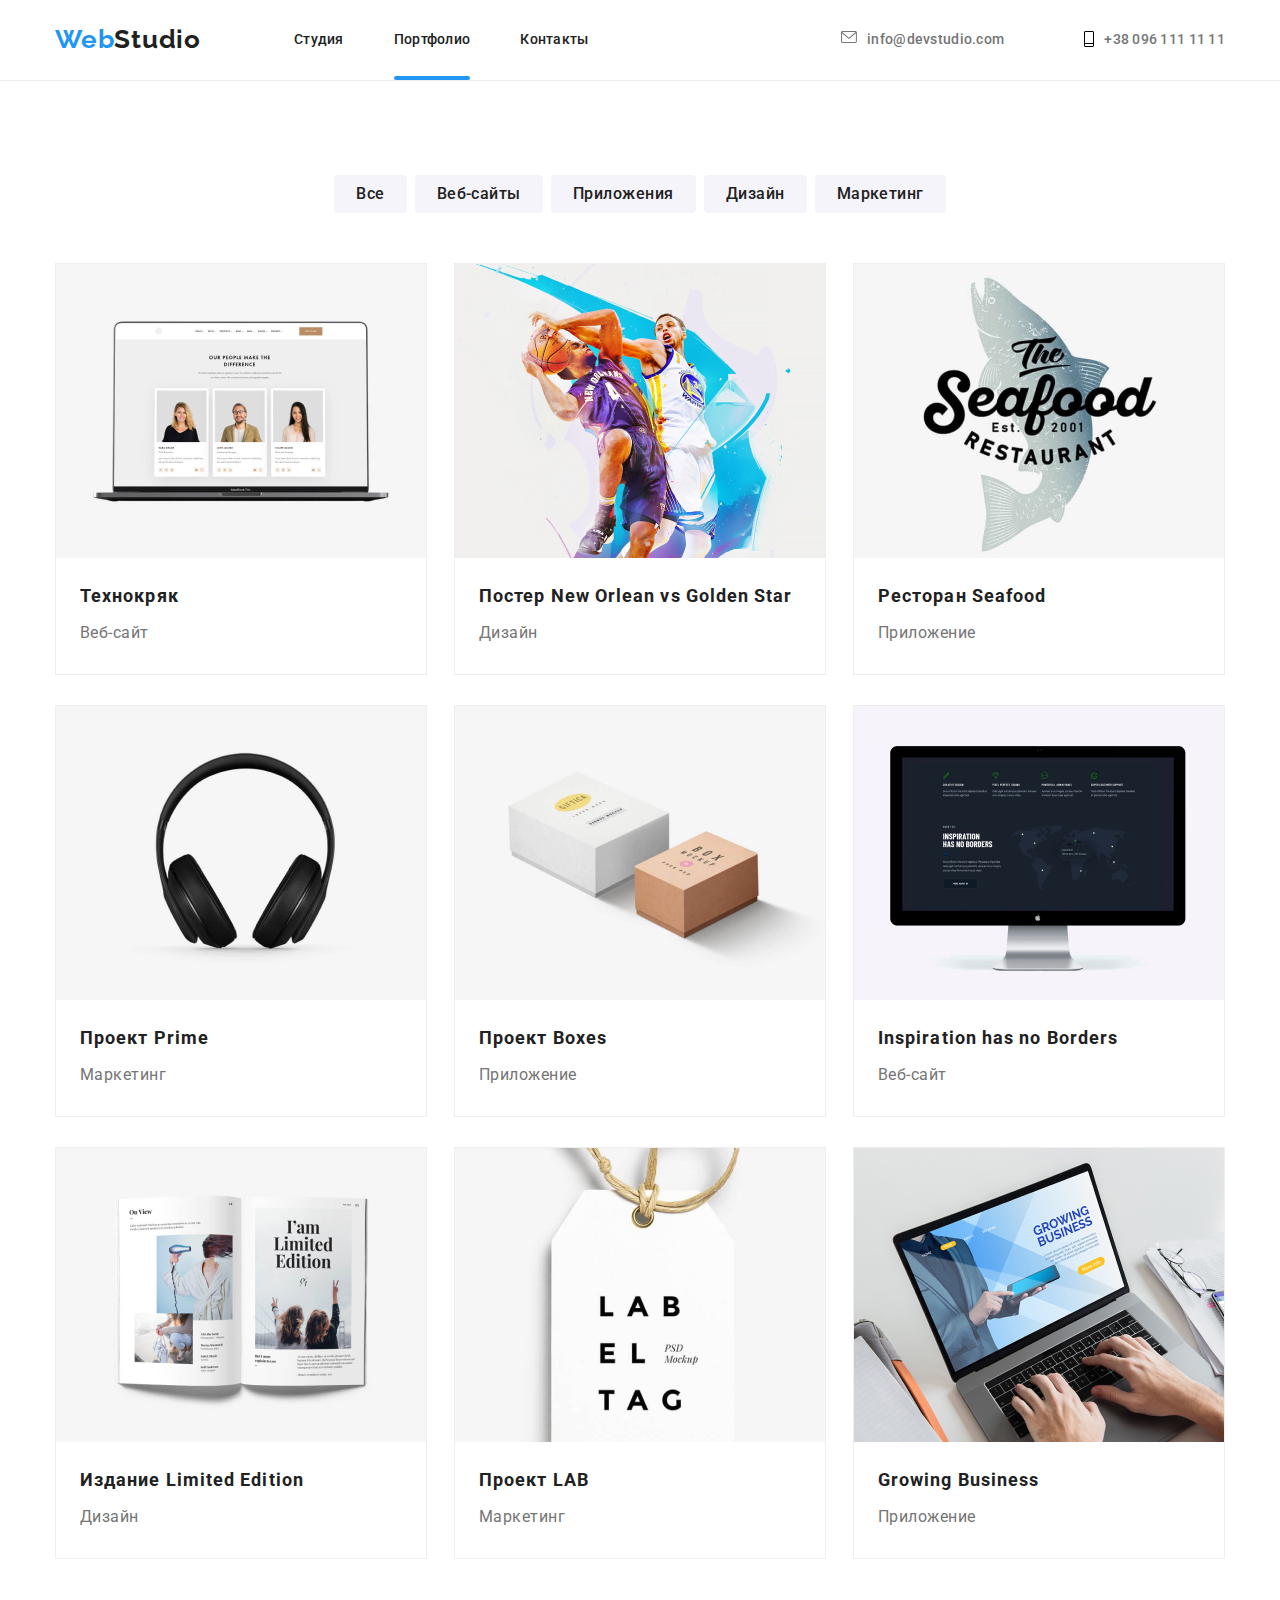
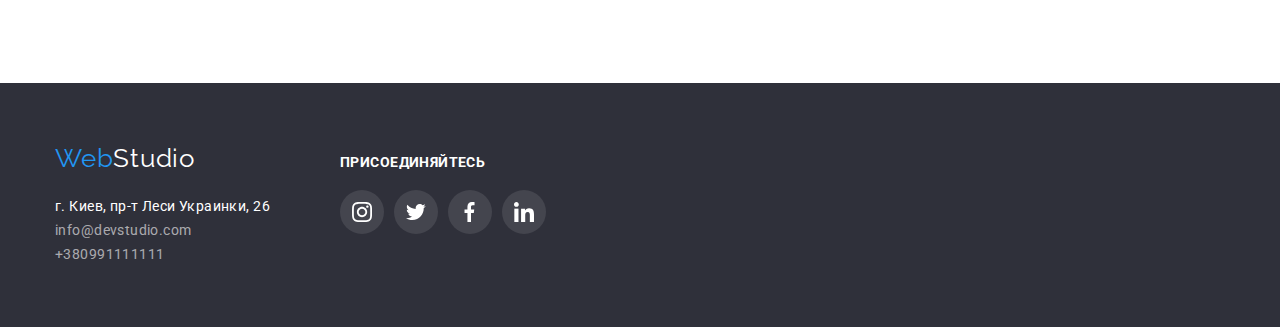
==== portfolio.html @ 508b6166 "первый комит" ====
<!DOCTYPE html>
<html lang="ru">
    <head>
        <meta charset="UTF-8">
        <meta name="viewport" content="width=device-width, initial-scale=1.0">
        <title>portfolio</title>
        <link rel="preconnect" href="https://fonts.gstatic.com">
        <link href="https://fonts.googleapis.com/css2?family=Raleway:wght@700&family=Roboto:wght@400;500;700&display=swap"
            rel="stylesheet">
        <link rel="stylesheet" href="./css/styles.css">
    </head>
    <body>
        <!--Шапка сайта-->
        <header class="header"> 
            <div class="container">
            <nav class="navigation">
                <a class="logo" lang="en" href="#">Web<span class="logo-s">Studio</span></a>
                <ul class="menu-list">
                    <li class="menu-list-item">
                        <a class="menu-list-link" href="./index.html">Студия</a>
                    </li>
                    <li class="menu-list-item active">
                        <a class="menu-list-link" href="./portfolio.html">Портфолио</a>
                    </li>
                    <li class="menu-list-item">
                        <a class="menu-list-link" href="#">Контакты</a>
                    </li>
                </ul>
            </nav>
            <ul class="header-menu">
                <li class="header-menu-mail">
                    <a class="header-menu-link" href="mailto:info@devstudio.com">
                    <svg class="header-mail-svg">
                        <use href="./images/sprite.svg#header-mail"></use>
                    </svg> info@devstudio.com</a>
                </li>
                <li class="header-menu-tel">
                    <address class="header-menu-adress">
                        <a class="header-tel" href="tel:+380961111111">
                            <svg class="header-mob-svg">
                                <use href="./images/sprite.svg#header-mob"></use>
                            </svg> +38 096 111 11 11</a>
                    </address>
                </li>
            </ul>
            </div>
        </header>
        <main>
            <!--HERO-->
            <section class="button">
                <h1 hidden>Портфолио</h1>
                <ul class="button-list">
                    <li class="button-item">
                        <button class="btn" type="button">Все</button>
                    </li>
                    <li class="button-item">
                        <button class="btn" type="button">Веб-сайты</button>
                    </li>
                    <li class="button-item">
                        <button class="btn" type="button">Приложения</button>
                    </li>
                    <li class="button-item">
                        <button class="btn" type="button">Дизайн</button>
                    </li>
                    <li class="button-item">
                        <button class="btn" type="button">Маркетинг</button>
                    </li>
                </ul>
            </section>
            <section class="offer">
                <div class="container">
                <h2 hidden>Офферы</h2>
                <ul class="offer-list">
                    <li class="offer-item">
                        <a class="offer-link" href="#">
                            <div class="container-overlay">
                        <img class="offer-img" src="./images-hw2/img-1.jpg" alt="три фотокарточки на мониторе" width="370" height="294">
                        <p class="offer-overlay">Технокряк это современная площадка распространения коронавируса. Компании используют эту платформу для цифрового шпионажа и атак на защищённые сервера конкурентов.</p>
                        </div>
                        <h3 class="offer-title">Технокряк</h3>
                        <p class="offer-text">Веб-сайт</p>
                        </a>                          
                    </li>
                    <li class="offer-item">
                        <a class="offer-link" href="#">
                            <div class="container-overlay">
                        <img class="offer-img" src="./images-hw2/img-2.jpg" alt="два баскетболиста" width="370" height="294">
                        <p class="offer-overlay">Технокряк это современная площадка распространения коронавируса. Компании используют эту платформу для цифрового шпионажа и атак на защищённые сервера конкурентов.</p>
                        </div>
                        <h3 class="offer-title">Постер New Orlean vs Golden Star</h3>
                        <p class="offer-text">Дизайн</p>
                        </a>                            
                    </li>
                    <li class="offer-item">
                        <a class="offer-link" href="#">
                            <div class="container-overlay">
                        <img class="offer-img" src="./images-hw2/img-3.jpg" alt="логотип ресторана морской еды" width="370" height="294">
                        <p class="offer-overlay">Технокряк это современная площадка распространения коронавируса. Компании используют эту платформу для цифрового шпионажа и атак на защищённые сервера конкурентов.</p>
                        </div>
                        <h3 class="offer-title">Ресторан Seafood</h3>
                        <p class="offer-text">Приложение</p>
                        </a>                            
                    </li>
                    <li class="offer-item">
                        <a class="offer-link" href="#">
                            <div class="container-overlay">
                        <img class="offer-img" src="./images-hw2/img-4.jpg" alt="черные наушники на белом фоне" width="370" height="294">
                        <p class="offer-overlay">Технокряк это современная площадка распространения коронавируса. Компании используют эту платформу для цифрового шпионажа и атак на защищённые сервера конкурентов.</p>
                        </div>
                        <h3 class="offer-title">Проект Prime</h3>
                        <p class="offer-text">Маркетинг</p>
                        </a>                         
                    </li>
                    <li class="offer-item">
                        <a class="offer-link" href="#">
                            <div class="container-overlay">
                        <img class="offer-img" src="./images-hw2/img-5.jpg" alt="две картонных коробочки" width="370" height="294">
                        <p class="offer-overlay">Технокряк это современная площадка распространения коронавируса. Компании используют эту платформу для цифрового шпионажа и атак на защищённые сервера конкурентов.</p>
                        </div>
                        <h3 class="offer-title">Проект Boxes</h3>
                        <p class="offer-text">Приложение</p>
                        </a>                            
                    </li>
                    <li class="offer-item">
                        <a class="offer-link" href="#">
                            <div class="container-overlay">
                        <img class="offer-img" src="./images-hw2/img-6.jpg" alt="монитор на белом фоне" width="370" height="294">
                        <p class="offer-overlay">Технокряк это современная площадка распространения коронавируса. Компании используют эту платформу для цифрового шпионажа и атак на защищённые сервера конкурентов.</p>
                        </div>
                        <h3 class="offer-title">Inspiration has no Borders</h3>
                        <p class="offer-text">Веб-сайт</p>
                        </a>
                    </li>
                    <li class="offer-item">
                        <a class="offer-link" href="#">
                            <div class="container-overlay">
                        <img class="offer-img" src="./images-hw2/img-7.jpg" alt="открытая книга с фото илюстрациями" width="370" height="294">
                        <p class="offer-overlay">Технокряк это современная площадка распространения коронавируса. Компании используют эту платформу для цифрового шпионажа и атак на защищённые сервера конкурентов.</p>
                        </div>
                        <h3 class="offer-title">Издание Limited Edition</h3>
                        <p class="offer-text">Дизайн</p>
                        </a>
                    </li>
                    <li class="offer-item">
                        <a class="offer-link" href="#">
                            <div class="container-overlay">
                        <img class="offer-img" src="./images-hw2/img-8.jpg" alt="белая бирка с черной надписью" width="370" height="294">
                        <p class="offer-overlay">Технокряк это современная площадка распространения коронавируса. Компании используют эту платформу для цифрового шпионажа и атак на защищённые сервера конкурентов.</p>
                        </div>
                        <h3 class="offer-title">Проект LAB</h3>
                        <p class="offer-text">Маркетинг</p>
                        </a>
                    </li>
                    <li class="offer-item">
                        <a class="offer-link" href="#">
                            <div class="container-overlay">
                        <img class="offer-img" src="./images-hw2/img-9.jpg" alt="белая бирка с черной надписью" width="370" height="294">
                        <p class="offer-overlay">Технокряк это современная площадка распространения коронавируса. Компании используют эту платформу для цифрового шпионажа и атак на защищённые сервера конкурентов.</p>
                        </div>
                        <h3 class="offer-title">Growing Business</h3>
                        <p class="offer-text">Приложение</p>
                        </a>
                    </li>
                </ul>
                </div>
            </section>
        </main>
    <footer class="footer">
        <div class="container">
            <div class="footer-all">
                <div>
            <a class="footer-logo" lang="en" href="#">Web<span class="logo-ss">Studio</span></a>
            <address class="address">
                <ul class="contact-list">
                    <li class="contact-list-item">
                        <a class="contact-list-link geo-link" href="https://goo.gl/maps/VSn3v5qwpJNG1Hn18" target="_blank"
                            rel="noopener noreferer">г. Киев, пр-т Леси Украинки, 26</a>
                    </li>
                    <li class="contact-list-item">
                        <a class="contact-list-link" href="mailto:info@devstudio.com">
                            info@devstudio.com</a>
                    </li>
                    <li class="contact-list-item">
                        <a class="contact-list-link" href="tel:+380991111111">+380991111111</a>
                    </li>
                </ul>
            </div>
            </address>
            <section class="join">
                <p class="join-text">ПРИСОЕДИНЯЙТЕСЬ</p>
                <ul class="social-icons-dark">
                    <li class="social-icons-item">
                        <a class="social-icons-link-dark" href="">
                            <svg class="social-icons-svg-footer">
                                <use href="./images/sprite.svg#instagram"></use>
                            </svg>
                        </a>
                    </li>
                    <li class="social-icons-item">
                        <a class="social-icons-link-dark" href="">
                            <svg class="social-icons-svg-footer">
                                <use href="./images/sprite.svg#twitter"></use>
                            </svg>
                        </a>
                    </li>
                    <li class="social-icons-item">
                        <a class="social-icons-link-dark" href="">
                            <svg class="social-icons-svg-footer">
                                <use href="./images/sprite.svg#facebook"></use>
                            </svg>
                        </a>
                    </li>
                    <li class="social-icons-item">
                        <a class="social-icons-link-dark" href="">
                            <svg class="social-icons-svg-footer">
                                <use href="./images/sprite.svg#linkedin"></use>
                            </svg>
                        </a>
                    </li>
                </div>
            </div>
        </section>
    </footer>
    </body>
</html>
---- css/styles.css ----
:root {
  --main-text-color: #212121;
  --accent-text-color: #2196f3;
  --grey: #757575;
  --white: #ffffff;
  --background: #2f303a;
}

html {
  box-sizing: border-box;
}

*,
*::before,
*::after {
  box-sizing: inherit;
}

h1,
h2,
h3,
h4,
h5,
h6 {
  margin: 0;
}

ul,
ol {
  margin: 0;
  padding: 0;
}

p {
  margin: 0;
}

img {
  display: block;
}

body {
  font-family: Roboto, sans-serif;
  font-size: 14px;
  line-height: 1.71;
  letter-spacing: 0.03em;
  color: var(--main-text-color);
  margin: 0;
}

.container {
  width: 1200px;
  margin: 0 auto;
  padding: 0 15px;
}

.contact-list,
.about-us-list,
.about-list,
.description-list,
.menu-list,
.header-menu,
.social-list-item,
.customers-list,
.social-icons-dark {
  list-style-type: none;
}

/*============== HEADER ==============*/

.header {
  display: flex;
  align-items: center;
  padding-top: 24px;
  padding-bottom: 25px;
  justify-content: space-between;
  border-bottom: 1px solid #ececec;
}

.header .container {
  display: flex;
  align-items: center;
}

.header .logo {
  margin-right: 93px;
}

.navigation {
  display: flex;
  align-items: center;
}

.menu-list {
  display: flex;
}

.menu-list-item {
  position: relative;
}

.menu-list-item:not(:last-child) {
  margin-right: 50px;
}

.header-menu {
  display: flex;
  margin-left: auto;
}

.header-menu-mail:not(:last-child) {
  margin-right: 50px;
}

.logo {
  font-family: "Raleway";
  font-weight: 700;
  font-size: 26px;
  line-height: 1.192;
  letter-spacing: 0.03em;
  color: #2196f3;
  text-decoration: none;
}

.logo-s {
  color: #212121;
}

.menu-list-link {
  font-family: Roboto, sans-serif;
  font-weight: 500;
  font-size: 14px;
  line-height: 1.142;
  letter-spacing: 0.02em;
  color: #212121;
  text-decoration: none;
}

.menu-list-link:hover,
.menu-list-link:focus,
.header-menu-link:hover,
.header-menu-link:focus,
.header-tel:hover,
.header-tel:focus,
.contact-list-link:hover,
.contact-list-link:focus {
  color: #2196f3;
  transition: all 250ms cubic-bezier(0.4, 0, 0.2, 1);
}

.menu-list-link {
  transition: all 250ms cubic-bezier(0.4, 0, 0.2, 1);
}

.header-menu-link {
  transition: all 250ms cubic-bezier(0.4, 0, 0.2, 1);
}

.header-tel {
  transition: all 250ms cubic-bezier(0.4, 0, 0.2, 1);
}

.contact-list-link {
  transition: all 250ms cubic-bezier(0.4, 0, 0.2, 1);
}

.header-menu-mail {
  display: flex;
  align-items: center;
}

.header-menu-link {
  display: flex;
  font-family: Roboto, sans-serif;
  font-weight: 500;
  font-size: 14px;
  line-height: 1.142;
  letter-spacing: 0.02em;
  color: #757575;
  text-decoration: none;
  margin-right: 30px;
}

.header-tel {
  display: flex;
  font-family: Roboto;
  font-weight: 500;
  font-size: 14px;
  line-height: 1.142;
  letter-spacing: 0.02em;
  color: #757575;
  text-decoration: none;
  font-style: normal;
}

.header-mail-svg {
  width: 16px;
  height: 12px;
  margin-right: 10px;
  fill: var(--grey);
}

.header-mob-svg {
  width: 10px;
  height: 16px;
  margin-right: 10px;
}

.header-menu-link:hover .header-mail-svg,
.header-menu-link:focus .header-mail-svg {
  fill: var(--accent-text-color);
  transition: all 250ms cubic-bezier(0.4, 0, 0.2, 1);
}

.header-menu-link {
  transition: all 250ms cubic-bezier(0.4, 0, 0.2, 1);
}

.header-menu-adress:hover .header-tel,
.header-menu-adress:focus .header-tel {
  fill: var(--accent-text-color);
  transition: all 250ms cubic-bezier(0.4, 0, 0.2, 1);
}

.header-menu-adress {
  transition: all 250ms cubic-bezier(0.4, 0, 0.2, 1);
}

.active::after {
  position: absolute;
  content: "";
  width: 100%;
  height: 4px;
  left: 0;
  bottom: -29px;
  background: var(--accent-text-color);
  border-radius: 2px;
}

/*============== END HEADER ==============*/

/*============== HERO ==============*/

.hero {
  align-items: center;
  display: flex;
  flex-direction: column;
  background-color: rgba(47, 48, 58, 0.4);
  background-repeat: no-repeat;
  background-position: center;
  background-size: cover;
  background-attachment: auto;
  background-image: linear-gradient(
      to bottom,
      rgba(47, 48, 58, 0.4) 50%,
      rgba(47, 48, 58, 0.4) 50%
    ),
    url(../images-hw-4/hero-img.jpg);
}
.hero-title {
  font-family: Roboto;
  font-weight: 900;
  font-size: 44px;
  line-height: 1.363;
  text-align: center;
  letter-spacing: 0.06em;
  text-transform: uppercase;
  color: #ffffff;
  margin-top: 200px;
  margin-bottom: 30px;
}
.modal-btn {
  font-family: Roboto;
  font-weight: 700;
  font-size: 16px;
  line-height: 1.875;
  display: flex;
  align-items: center;
  text-align: center;
  letter-spacing: 0.06em;
  color: #ffffff;
  background: #2196f3;
  box-shadow: 0px 4px 4px rgba(0, 0, 0, 0.15);
  border-radius: 4px;
  margin-bottom: 200px;
  padding: 10px 32px;
}

.hero {
  width: auto;
  background-color: #2f303a;
}

.backdrop {
  position: fixed;
  top: 0;
  left: 0;
  width: 100%;
  height: 100%;
  background: rgba(0, 0, 0, 0.2, 1);
  opacity: 1;
  z-index: 1;
  transition: all 250ms cubic-bezier(0.4, 0, 0.2, 1);
}

.backdrop.is-hidden {
  visibility: hidden;
  pointer-events: none;
  transform: opacity(0);
  transform: scale(0, 3);
}

.modal {
  position: absolute;
  left: 50%;
  top: 50%;
  transform: translate(-50%, -50%);
  width: 528px;
  height: 581px;
  z-index: 2;
  background: var(--white);
  box-shadow: 0px 1px 3px rgba(0, 0, 0, 0.12), 0px 1px 1px rgba(0, 0, 0, 0.14),
    0px 2px 1px rgba(0, 0, 0, 0.2);
  border-radius: 4px;
  transition: all 250ms cubic-bezier(0.4, 0, 0.2, 1);
}

.backdrop.is-hidden .modal {
  transform: opacity(0.5) scale(0.3);
}

.close-svg {
  width: 19px;
  height: 19px;
  fill: #000000;
}

.close-button {
  display: flex;
  justify-content: center;
  align-items: center;
  position: absolute;
  border: 1px solid rgba(0, 0, 0, 0.1);
  border-radius: 50%;
  background: #ffffff;
  width: 30px;
  height: 30px;
  right: 8px;
  top: 8px;
}

.close-button:hover .close-svg,
.close-button:focus .close-svg {
  fill: var(--accent-text-color);
  transition: all 250ms cubic-bezier(0.4, 0, 0.2, 1);
}

.close-button:hover .close-svg {
  transition: all 250ms cubic-bezier(0.4, 0, 0.2, 1);
}

.close-button:hover,
.close-button:focus {
  border: 1px solid #2196f3;
  transition: all 250ms cubic-bezier(0.4, 0, 0.2, 1);
}

.close-button {
  transition: all 250ms cubic-bezier(0.4, 0, 0.2, 1);
}

/*============== END HERO ==============*/

/*============== ABOUT ==============*/

.about {
  background-color: #ffffff;
}

.description-list {
  display: flex;
  justify-content: space-between;
  margin-top: 94px;
  margin-bottom: 94px;
}

.description-list-item {
  width: 270px;
}

.description-title .description-item:not(:last-child) {
  margin-right: 30px;
  margin-bottom: 10px;
}

.description-title {
  font-family: Roboto;
  font-weight: 700;
  font-size: 14px;
  line-height: 1.142;
  letter-spacing: 0.03em;
  text-transform: uppercase;
  color: #212121;
  padding-bottom: 10px;
}

.description-item {
  font-family: Roboto;
  font-weight: 400;
  font-size: 14px;
  line-height: 1.714;
  letter-spacing: 0.03em;
  color: #757575;
}

.discription-svg {
  width: 65px;
  height: 70px;
  padding: 25px, 102px;
}

.discription-div {
  display: flex;
  justify-content: center;
  align-items: center;
  width: 270px;
  height: 120px;
  background-color: #f5f4fa;
  border-radius: 4px;
  margin-bottom: 30px;
}

.about-us {
  background-color: #f5f4fa;
}

.about-title {
  font-family: Roboto;
  font-weight: 700;
  font-size: 36px;
  line-height: 1.166;
  text-align: center;
  letter-spacing: 0.03em;
  color: #212121;
  margin-bottom: 50px;
}

.about-list {
  display: flex;
  justify-content: space-between;
}

.social-list-list {
  display: flex;
  justify-content: center;
}

.social-list-link {
  display: flex;
  justify-content: center;
  align-items: center;
  width: 44px;
  height: 44px;
  border-radius: 50%;
  background-color: #fff;
  margin-bottom: 30px;
}

.social-list-item:not(:last-child) {
  margin-right: 10px;
}

.social-list-link:hover,
.social-list-link:focus {
  background: var(--accent-text-color);
  transition: all 250ms cubic-bezier(0.4, 0, 0.2, 1);
}

.social-list-link {
  transition: all 250ms cubic-bezier(0.4, 0, 0.2, 1);
}

.social-list-link:hover .social-list-icon,
.social-list-link:focus .social-list-icon {
  fill: var(--white);
  transition: all 250ms cubic-bezier(0.4, 0, 0.2, 1);
}

.social-list-link:hover .social-list-icon {
  transition: all 250ms cubic-bezier(0.4, 0, 0.2, 1);
}

.social-list-icon {
  width: 20px;
  height: 20px;
  fill: #afb1b8;
}

.about-list-item:not(:last-child) {
  margin-right: 30px;
}

.about-list-item {
  position: relative;
  margin-bottom: 94px;
}

.about-list-item-text {
  position: absolute;
  width: 100%;
  bottom: 0;
  font-family: Roboto;
  font-style: normal;
  font-weight: 700;
  font-size: 14px;
  line-height: 16px;
  text-align: center;
  letter-spacing: 0.03em;
  text-transform: uppercase;
  color: var(--white);
  background: rgba(47, 48, 58, 0.8);
  padding-top: 27px;
  padding-bottom: 27px;
}

.about-us-list {
  display: flex;
  justify-content: space-between;
}

.about-us-list:not(:last-child) {
  margin-right: 30px;
}

.about-us-title {
  font-family: Roboto;
  font-weight: 700;
  font-size: 36px;
  line-height: 1.166;
  text-align: center;
  letter-spacing: 0.03em;
  color: #212121;
  margin-bottom: 50px;
  padding-top: 90px;
}

.about-us-img {
  margin-bottom: 30px;
}

.about-us-name {
  margin-bottom: 10px;
}

.about-us-item {
  background: #ffffff;
  box-shadow: 0px 1px 3px rgba(0, 0, 0, 0.12), 0px 1px 1px rgba(0, 0, 0, 0.14),
    0px 2px 1px rgba(0, 0, 0, 0.2);
  border-radius: 0px 0px 4px 4px;
  margin-bottom: 94px;
}

.about-us-position {
  margin-bottom: 30px;
}

.about-us-name {
  font-family: Roboto;
  font-style: normal;
  font-weight: 500;
  font-size: 16px;
  line-height: 1.187;
  text-align: center;
  letter-spacing: 0.03em;
  color: #212121;
}

.about-us-position {
  font-family: Roboto;
  font-weight: 400;
  font-size: 16px;
  line-height: 1.187;
  text-align: center;
  letter-spacing: 0.03em;
  color: #757575;
}

.customers {
  padding-top: 94px;
  padding-bottom: 94px;
}

.customers-title {
  margin-bottom: 50px;
  font-family: Roboto;
  font-style: normal;
  font-weight: bold;
  font-size: 36px;
  line-height: 42px;
  text-align: center;
  letter-spacing: 0.03em;
  color: var(--main-text-color);
}

.customers-list {
  display: flex;
  justify-content: center;
}

.customers-list-item {
  padding: 0;
}

.customers-list-item:not(:last-child) {
  margin-right: 30px;
}

.customers-svg-1 {
  fill: #afb1b8;
  width: 44px;
  height: 49px;
  margin-top: 20px;
  margin-left: 62px;
}

.customers-svg-2 {
  fill: #afb1b8;
  width: 40px;
  height: 52px;
  margin-top: 20px;
  margin-left: 62px;
}

.customers-svg-3 {
  fill: #afb1b8;
  width: 42px;
  height: 54px;
  margin-top: 20px;
  margin-left: 62px;
}

.customers-svg-4 {
  fill: #afb1b8;
  width: 80px;
  height: 42px;
  margin-top: 20px;
  margin-left: 62px;
}

.customers-svg-5 {
  fill: #afb1b8;
  width: 59px;
  height: 47px;
  margin-top: 20px;
  margin-left: 62px;
}

.customers-svg-6 {
  fill: #afb1b8;
  width: 88px;
  height: 45px;
  margin-top: 20px;
  margin-left: 62px;
}

.customers-list-link {
  display: flex;
  width: 170px;
  height: 90px;
  border: 1px solid #afb1b8;
  box-sizing: border-box;
  border-radius: 4px;
}

.customers-list-link:hover,
.customers-list-link:focus {
  border: 1px solid #2196f3;
  transition: all 250ms cubic-bezier(0.4, 0, 0.2, 1);
}

.customers-list-link {
  transition: all 250ms cubic-bezier(0.4, 0, 0.2, 1);
}

.customers-list-item:hover .customers-svg-1,
.customers-list-item:focus .customers-svg-1 {
  fill: var(--accent-text-color);
  transition: all 250ms cubic-bezier(0.4, 0, 0.2, 1);
}

.customers-list-item .customers-svg-1 {
  transition: all 250ms cubic-bezier(0.4, 0, 0.2, 1);
}

.customers-list-item:hover .customers-svg-2,
.customers-list-item:focus .customers-svg-2 {
  fill: var(--accent-text-color);
  transition: all 250ms cubic-bezier(0.4, 0, 0.2, 1);
}

.customers-list-item .customers-svg-2 {
  transition: all 250ms cubic-bezier(0.4, 0, 0.2, 1);
}

.customers-list-item:hover .customers-svg-3,
.customers-list-item:focus .customers-svg-3 {
  fill: var(--accent-text-color);
  transition: all 250ms cubic-bezier(0.4, 0, 0.2, 1);
}

.customers-list-item .customers-svg-3 {
  transition: all 250ms cubic-bezier(0.4, 0, 0.2, 1);
}

.customers-list-item:hover .customers-svg-4,
.customers-list-item:focus .customers-svg-4 {
  fill: var(--accent-text-color);
  transition: all 250ms cubic-bezier(0.4, 0, 0.2, 1);
}

.customers-list-item .customers-svg-4 {
  transition: all 250ms cubic-bezier(0.4, 0, 0.2, 1);
}

.customers-list-item:hover .customers-svg-5,
.customers-list-item:focus .customers-svg-5 {
  fill: var(--accent-text-color);
  transition: all 250ms cubic-bezier(0.4, 0, 0.2, 1);
}

.customers-list-item .customers-svg-5 {
  transition: all 250ms cubic-bezier(0.4, 0, 0.2, 1);
}

.customers-list-item:hover .customers-svg-6,
.customers-list-item:focus .customers-svg-6 {
  fill: var(--accent-text-color);
  transition: all 250ms cubic-bezier(0.4, 0, 0.2, 1);
}

.customers-list-item .customers-svg-6 {
  transition: all 250ms cubic-bezier(0.4, 0, 0.2, 1);
}
/*============== END ABOUT ==============*/

/*============== CONTACT ==============*/

.footer-logo {
  font-family: Raleway;
  font-style: normal;
  font-weight: 400;
  font-size: 26px;
  line-height: 1.192;
  letter-spacing: 0.03em;
  color: #2196f3;
  text-decoration: none;
}

.contact-list-item {
  font-family: Roboto;
  font-style: normal;
  font-weight: 400;
  font-size: 14px;
  line-height: 1.71;
  letter-spacing: 0.03em;
}

.contact-list-link {
  color: rgba(255, 255, 255, 0.6);
  text-decoration: none;
}

.address {
  padding-top: 20px;
}

.contact-list:not(:last-child) {
  padding-bottom: 9px;
}

.geo-link {
  color: #ffffff;
}

.footer {
  width: 100%;
  background-color: #2f303a;
  padding-top: 60px;
  padding-bottom: 60px;
}

.logo-ss {
  color: #ffffff;
}

.join-text {
  display: flex;
  font-family: Roboto;
  font-weight: 700;
  font-size: 14px;
  line-height: 16px;
  letter-spacing: 0.03em;
  text-transform: uppercase;
  color: #ffffff;
  margin-bottom: 20px;
  margin-left: 70px;
}

.social-icons-dark {
  display: flex;
  justify-content: space-between;
  margin-left: 70px;
}

.social-icons-link-dark {
  display: flex;
  justify-content: center;
  align-items: center;
  width: 44px;
  height: 44px;
  background-color: rgba(255, 255, 255, 0.1);
  border-radius: 50%;
  margin-right: 10px;
}

.social-icons-link-dark:hover .social-icons-svg-footer,
.social-icons-link-dark:focus .social-icons-svg-footer {
  fill: var(--white);
  transition: all 250ms cubic-bezier(0.4, 0, 0.2, 1);
}

.social-icons-link-dark .social-icons-svg-footer {
  transition: all 250ms cubic-bezier(0.4, 0, 0.2, 1);
}

.social-icons-item:hover .social-icons-link-dark,
.social-icons-item:focus .social-icons-link-dark {
  background: #2196f3;
  transition: all 250ms cubic-bezier(0.4, 0, 0.2, 1);
}

.social-icons-item .social-icons-link-dark {
  transition: all 250ms cubic-bezier(0.4, 0, 0.2, 1);
}

.social-icons-svg-footer {
  display: flex;
  align-items: center;
  width: 20px;
  height: 20px;
  fill: var(--white);
}

.footer-all {
  display: flex;
  align-items: baseline;
}

/*==============  END CONTACT ==============*/

/*============== PORTFOLIO ==============*/

.logo-port {
  list-style-type: none;
}

.hidden {
  position: absolute !important;
  clip: rect(1px 1px 1px 1px);
  clip: rect(1px, 1px, 1px, 1px);
  padding: 0 !important;
  border: 0 !important;
  height: 1px !important;
  width: 1px !important;
  overflow: hidden;
}

/*============== HEADER PORTFOLIO ==============*/

.btn {
  font-family: Roboto;
  font-weight: 500;
  font-size: 16px;
  line-height: 1.62;
  text-align: center;
  letter-spacing: 0.03em;
  color: var(--main-text-color);
  background: #f5f4fa;
  border-radius: 4px;
  padding: 6px 22px;
  border: #f5f4fa;
}

.btn:hover,
.btn:focus {
  background: var(--accent-text-color);
  box-shadow: 0px 3px 1px rgba(0, 0, 0, 0.1), 0px 1px 2px rgba(0, 0, 0, 0.08),
    0px 2px 2px rgba(0, 0, 0, 0.12);
  border-radius: 4px;
  color: var(--white);
  transition: all 250ms cubic-bezier(0.4, 0, 0.2, 1);
}

.btn {
  transition: all 250ms cubic-bezier(0.4, 0, 0.2, 1);
}

.button-list {
  list-style-type: none;
  display: flex;
  justify-content: center;
  padding-top: 94px;
  padding-bottom: 50px;
}

.button-item:not(:last-child) {
  margin-right: 8px;
}

.offer-title {
  font-family: Roboto;
  font-weight: 700;
  font-size: 18px;
  line-height: 2;
  letter-spacing: 0.06em;
  color: #212121;
  width: 322px;
  padding-top: 20px;
  padding-bottom: 4px;
  margin-left: 24px;
}

.offer-text {
  font-family: Roboto;
  font-weight: 400;
  font-size: 16px;
  line-height: 1.875;
  letter-spacing: 0.03em;
  color: #757575;
  width: 322px;
  height: 36px;
  margin-left: 24px;
}

.offer-list {
  list-style-type: none;
  display: flex;
  flex-wrap: wrap;
  justify-content: space-between;
  padding-bottom: 94px;
}

.offer-item {
  background: #ffffff;
  border: 1px solid #eeeeee;
  margin-bottom: 30px;
}

.container-overlay {
  width: 100%;
  position: relative;
  overflow: hidden;
}

.container-overlay:hover .offer-overlay,
.container-overlay:focus .offer-overlay {
  transform: translatey(0);
  transition: all 250ms cubic-bezier(0.4, 0, 0.2, 1);
}

.container-overlay .offer-overlay {
  transition: all 250ms cubic-bezier(0.4, 0, 0.2, 1);
}

.offer-overlay {
  position: absolute;
  bottom: 0;
  padding: 63px 24px;
  transform: translatey(100%);
  transition: transform 250ms cubic-bezier(0.4, 0, 0.2, 1);
  background: rgba(33, 150, 243, 0.9);
  font-family: Roboto;
  font-style: normal;
  font-weight: normal;
  font-size: 18px;
  line-height: 28px;
  letter-spacing: 0.03em;
  color: var(--white);
}

/*.offer-img {
  padding-bottom: 20px;
}*/

.offer-link:hover,
.offer-link:focus {
  box-shadow: 0px 1px 1px rgba(0, 0, 0, 0.12), 0px 4px 4px rgba(0, 0, 0, 0.06),
    1px 4px 6px rgba(0, 0, 0, 0.16);
  transition: all 250ms cubic-bezier(0.4, 0, 0.2, 1);
}

.offer-link {
  transition: all 250ms cubic-bezier(0.4, 0, 0.2, 1);
}

.offer-link {
  display: block;
  text-decoration: none;
  padding-bottom: 20px;
}
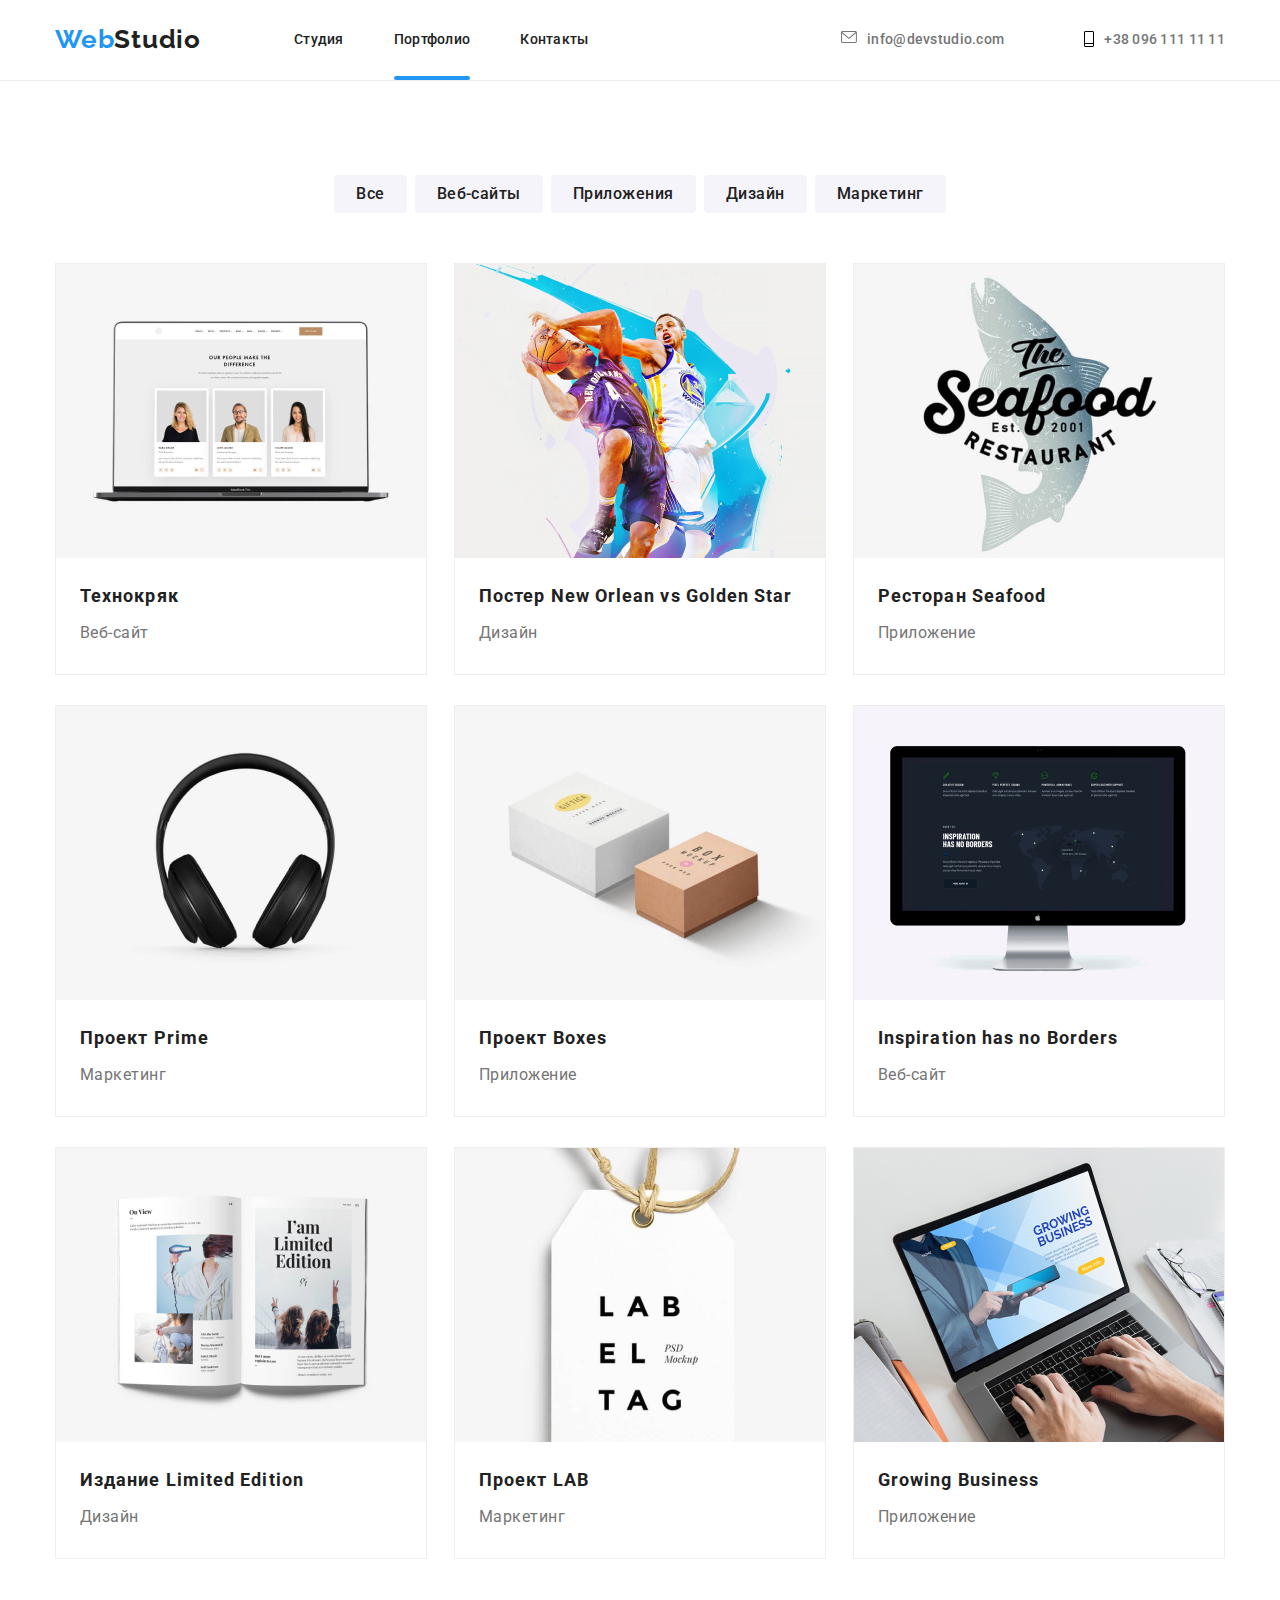
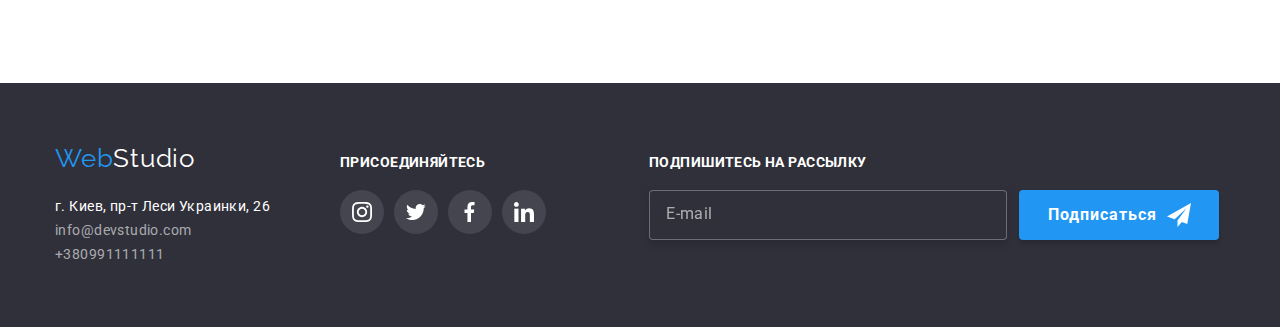
==== commit ba5003d0: "на проверку" ====
--- a/portfolio.html
+++ b/portfolio.html
@@ -169,57 +169,69 @@
         <div class="container">
             <div class="footer-all">
                 <div>
-            <a class="footer-logo" lang="en" href="#">Web<span class="logo-ss">Studio</span></a>
-            <address class="address">
-                <ul class="contact-list">
-                    <li class="contact-list-item">
-                        <a class="contact-list-link geo-link" href="https://goo.gl/maps/VSn3v5qwpJNG1Hn18" target="_blank"
-                            rel="noopener noreferer">г. Киев, пр-т Леси Украинки, 26</a>
-                    </li>
-                    <li class="contact-list-item">
-                        <a class="contact-list-link" href="mailto:info@devstudio.com">
-                            info@devstudio.com</a>
-                    </li>
-                    <li class="contact-list-item">
-                        <a class="contact-list-link" href="tel:+380991111111">+380991111111</a>
-                    </li>
-                </ul>
+                    <a class="footer-logo" lang="en" href="#">Web<span class="logo-ss">Studio</span></a>
+                    <address class="address">
+                        <ul class="contact-list">
+                            <li class="contact-list-item">
+                                <a class="contact-list-link geo-link" href="https://goo.gl/maps/VSn3v5qwpJNG1Hn18"
+                                    target="_blank" rel="noopener noreferer">г. Киев, пр-т Леси Украинки, 26</a>
+                            </li>
+                            <li class="contact-list-item">
+                                <a class="contact-list-link" href="mailto:info@devstudio.com">
+                                    info@devstudio.com</a>
+                            </li>
+                            <li class="contact-list-item">
+                                <a class="contact-list-link" href="tel:+380991111111">+380991111111</a>
+                            </li>
+                        </ul>
+                    </address>
+                </div>
+                <section class="join">
+                    <p class="join-text">ПРИСОЕДИНЯЙТЕСЬ</p>
+                    <ul class="social-icons-dark">
+                        <li class="social-icons-item">
+                            <a class="social-icons-link-dark" href="">
+                                <svg class="social-icons-svg-footer">
+                                    <use href="./images/sprite.svg#instagram"></use>
+                                </svg>
+                            </a>
+                        </li>
+                        <li class="social-icons-item">
+                            <a class="social-icons-link-dark" href="">
+                                <svg class="social-icons-svg-footer">
+                                    <use href="./images/sprite.svg#twitter"></use>
+                                </svg>
+                            </a>
+                        </li>
+                        <li class="social-icons-item">
+                            <a class="social-icons-link-dark" href="">
+                                <svg class="social-icons-svg-footer">
+                                    <use href="./images/sprite.svg#facebook"></use>
+                                </svg>
+                            </a>
+                        </li>
+                        <li class="social-icons-item">
+                            <a class="social-icons-link-dark" href="">
+                                <svg class="social-icons-svg-footer">
+                                    <use href="./images/sprite.svg#linkedin"></use>
+                                </svg>
+                            </a>
+                        </li>
+                    </ul>
+                </section>
+                <section class="subscribe">
+                    <p class="subscribe-title">Подпишитесь на рассылку</p>
+                    <div class="subscribe-box">
+                        <input type="email" placeholder="E-mail" class="subscribe-input">
+                        <button class="subscribe-btn" type="button">Подписаться
+                            <svg class="subscribe-svg">
+                                <use href="./images/sprite.svg#icons-send"></use>
+                            </svg>
+                        </button>
+                    </div>
+                </section>
             </div>
-            </address>
-            <section class="join">
-                <p class="join-text">ПРИСОЕДИНЯЙТЕСЬ</p>
-                <ul class="social-icons-dark">
-                    <li class="social-icons-item">
-                        <a class="social-icons-link-dark" href="">
-                            <svg class="social-icons-svg-footer">
-                                <use href="./images/sprite.svg#instagram"></use>
-                            </svg>
-                        </a>
-                    </li>
-                    <li class="social-icons-item">
-                        <a class="social-icons-link-dark" href="">
-                            <svg class="social-icons-svg-footer">
-                                <use href="./images/sprite.svg#twitter"></use>
-                            </svg>
-                        </a>
-                    </li>
-                    <li class="social-icons-item">
-                        <a class="social-icons-link-dark" href="">
-                            <svg class="social-icons-svg-footer">
-                                <use href="./images/sprite.svg#facebook"></use>
-                            </svg>
-                        </a>
-                    </li>
-                    <li class="social-icons-item">
-                        <a class="social-icons-link-dark" href="">
-                            <svg class="social-icons-svg-footer">
-                                <use href="./images/sprite.svg#linkedin"></use>
-                            </svg>
-                        </a>
-                    </li>
-                </div>
-            </div>
-        </section>
+        </div>
     </footer>
     </body>
 </html>--- a/css/styles.css
+++ b/css/styles.css
@@ -40,7 +40,7 @@
 }
 
 body {
-  font-family: Roboto, sans-serif;
+  font-family: "Roboto", sans-serif;
   font-size: 14px;
   line-height: 1.71;
   letter-spacing: 0.03em;
@@ -64,6 +64,17 @@
 .customers-list,
 .social-icons-dark {
   list-style-type: none;
+}
+
+.visually-hidden {
+  position: absolute !important;
+  clip: rect(1px 1px 1px 1px); /* IE6, IE7 */
+  clip: rect(1px, 1px, 1px, 1px);
+  padding: 0 !important;
+  border: 0 !important;
+  height: 1px !important;
+  width: 1px !important;
+  overflow: hidden;
 }
 
 /*============== HEADER ==============*/
@@ -323,6 +334,7 @@
     0px 2px 1px rgba(0, 0, 0, 0.2);
   border-radius: 4px;
   transition: all 250ms cubic-bezier(0.4, 0, 0.2, 1);
+  padding: 40px;
 }
 
 .backdrop.is-hidden .modal {
@@ -369,6 +381,167 @@
   transition: all 250ms cubic-bezier(0.4, 0, 0.2, 1);
 }
 
+.modal-form {
+  display: flex;
+  flex-direction: column;
+}
+
+.form-title {
+  font-family: Roboto;
+  font-style: 700;
+  font-weight: bold;
+  font-size: 20px;
+  line-height: 23px;
+  text-align: center;
+  letter-spacing: 0.03em;
+  color: #212121;
+  padding-bottom: 12px;
+}
+
+.modal-form-input {
+  width: 100%;
+  height: 40px;
+  border: 1px solid rgba(33, 33, 33, 0.2);
+  border-radius: 4px;
+  padding-left: 42px;
+  transition: all 250ms linear;
+}
+
+.modal-form-input:focus,
+.modal-form-input:hover {
+  outline: none;
+  border-color: var(--accent-text-color);
+  cursor: pointer;
+}
+
+.modal-form-input:focus + .input-svg,
+.modal-form-input:hover + .input-svg {
+  fill: var(--accent-text-color);
+  cursor: pointer;
+}
+
+.modal-form-field {
+  margin-bottom: 10px;
+  font-family: Roboto;
+  font-style: normal;
+  font-weight: normal;
+  font-size: 12px;
+  line-height: 14px;
+  letter-spacing: 0.01em;
+  color: #757575;
+}
+
+.modal-form-input-wrapper {
+  position: relative;
+  display: block;
+  margin-top: 4px;
+}
+
+.input-svg {
+  display: block;
+  position: absolute;
+  top: 50%;
+  left: 12px;
+  transform: translateY(-50%);
+  transition: all 250ms linear;
+}
+
+.modal-form-message {
+  width: 100%;
+  height: 120px;
+  border: 1px solid rgba(33, 33, 33, 0.2);
+  border-radius: 4px;
+  padding: 12px 16px;
+  margin-top: 4px;
+  resize: none;
+  transition: all 250ms linear;
+}
+
+.modal-form-message::placeholder {
+  color: rgba(117, 117, 117, 0.5);
+  font-family: Roboto;
+  font-style: normal;
+  font-weight: normal;
+  font-size: 14px;
+  line-height: 16px;
+  letter-spacing: 0.01em;
+}
+
+.modal-form-message:focus,
+.modal-form-message:hover {
+  outline: none;
+  border-color: var(--accent-text-color);
+  cursor: pointer;
+}
+
+.placeholder {
+  font-family: Roboto;
+  font-style: normal;
+  font-weight: normal;
+  font-size: 12px;
+  line-height: 14px;
+  letter-spacing: 0.01em;
+  color: rgba(117, 117, 117, 0.5);
+}
+
+.modal-form-policy:checked + .modal-form-policy-text::before {
+  background-color: var(--accent-text-color);
+  background-image: url(../images/galochca.svg);
+  background-size: cover;
+}
+
+.modal-form-policy-text::before {
+  display: inline-block;
+  width: 16px;
+  height: 15px;
+  border: 1px solid #000000;
+  content: "";
+  margin-right: 10px;
+  border-radius: 2px;
+}
+
+.modal-form-policy-text {
+  padding-left: 13px;
+  margin-bottom: 30px;
+  color: #757575;
+}
+
+.modal-link {
+  font-family: Roboto;
+  font-style: normal;
+  font-weight: normal;
+  font-size: 14px;
+  line-height: 24px;
+  letter-spacing: 0.03em;
+  color: var(--accent-text-color);
+}
+
+.modal-form-btn {
+  font-family: Roboto;
+  font-style: normal;
+  font-weight: bold;
+  font-size: 16px;
+  line-height: 1.87;
+  display: flex;
+  align-items: center;
+  text-align: center;
+  justify-content: center;
+  letter-spacing: 0.06em;
+  color: #ffffff;
+  background: var(--accent-text-color);
+  border: none;
+  border-radius: 4px;
+  width: 200px;
+  height: 50px;
+  margin: 0 auto;
+}
+
+.modal-form-btn:hover,
+.modal-form-btn:focus {
+  box-shadow: 0px 4px 4px rgba(0, 0, 0, 0.15);
+  cursor: pointer;
+}
+
 /*============== END HERO ==============*/
 
 /*============== ABOUT ==============*/
@@ -854,6 +1027,79 @@
 .footer-all {
   display: flex;
   align-items: baseline;
+}
+
+.subscribe {
+  padding-left: 93px;
+}
+
+.subscribe-title {
+  font-family: Roboto;
+  font-style: normal;
+  font-weight: bold;
+  font-size: 14px;
+  line-height: 16px;
+  letter-spacing: 0.03em;
+  text-transform: uppercase;
+  color: #ffffff;
+  padding-bottom: 20px;
+}
+
+.subscribe-box {
+  display: flex;
+  justify-content: center;
+}
+
+.subscribe-input {
+  width: 358px;
+  height: 50px;
+  border: 1px solid rgba(255, 255, 255, 0.3);
+  box-sizing: border-box;
+  filter: drop-shadow(0px 4px 4px rgba(0, 0, 0, 0.15));
+  border-radius: 4px;
+  background: #2f303a;
+  padding-left: 16px;
+}
+
+.subscribe-input::placeholder {
+  font-family: Roboto;
+  font-style: normal;
+  font-weight: normal;
+  font-size: 16px;
+  line-height: 20px;
+  display: flex;
+  align-items: center;
+  letter-spacing: 0.03em;
+  color: rgba(255, 255, 255, 0.6);
+}
+
+.subscribe-btn {
+  display: flex;
+  align-items: center;
+  text-align: center;
+  justify-content: baseline;
+  width: 200px;
+  height: 50px;
+  background: #2196f3;
+  box-shadow: 0px 4px 4px rgba(0, 0, 0, 0.15);
+  border-radius: 4px;
+  margin-left: 12px;
+  font-family: Roboto;
+  font-style: normal;
+  font-weight: bold;
+  font-size: 16px;
+  line-height: 30px;
+  letter-spacing: 0.06em;
+  color: #ffffff;
+  border: none;
+  padding-left: 29px;
+}
+
+.subscribe-svg {
+  width: 24px;
+  height: 24px;
+  fill: white;
+  margin-left: 10px;
 }
 
 /*==============  END CONTACT ==============*/
